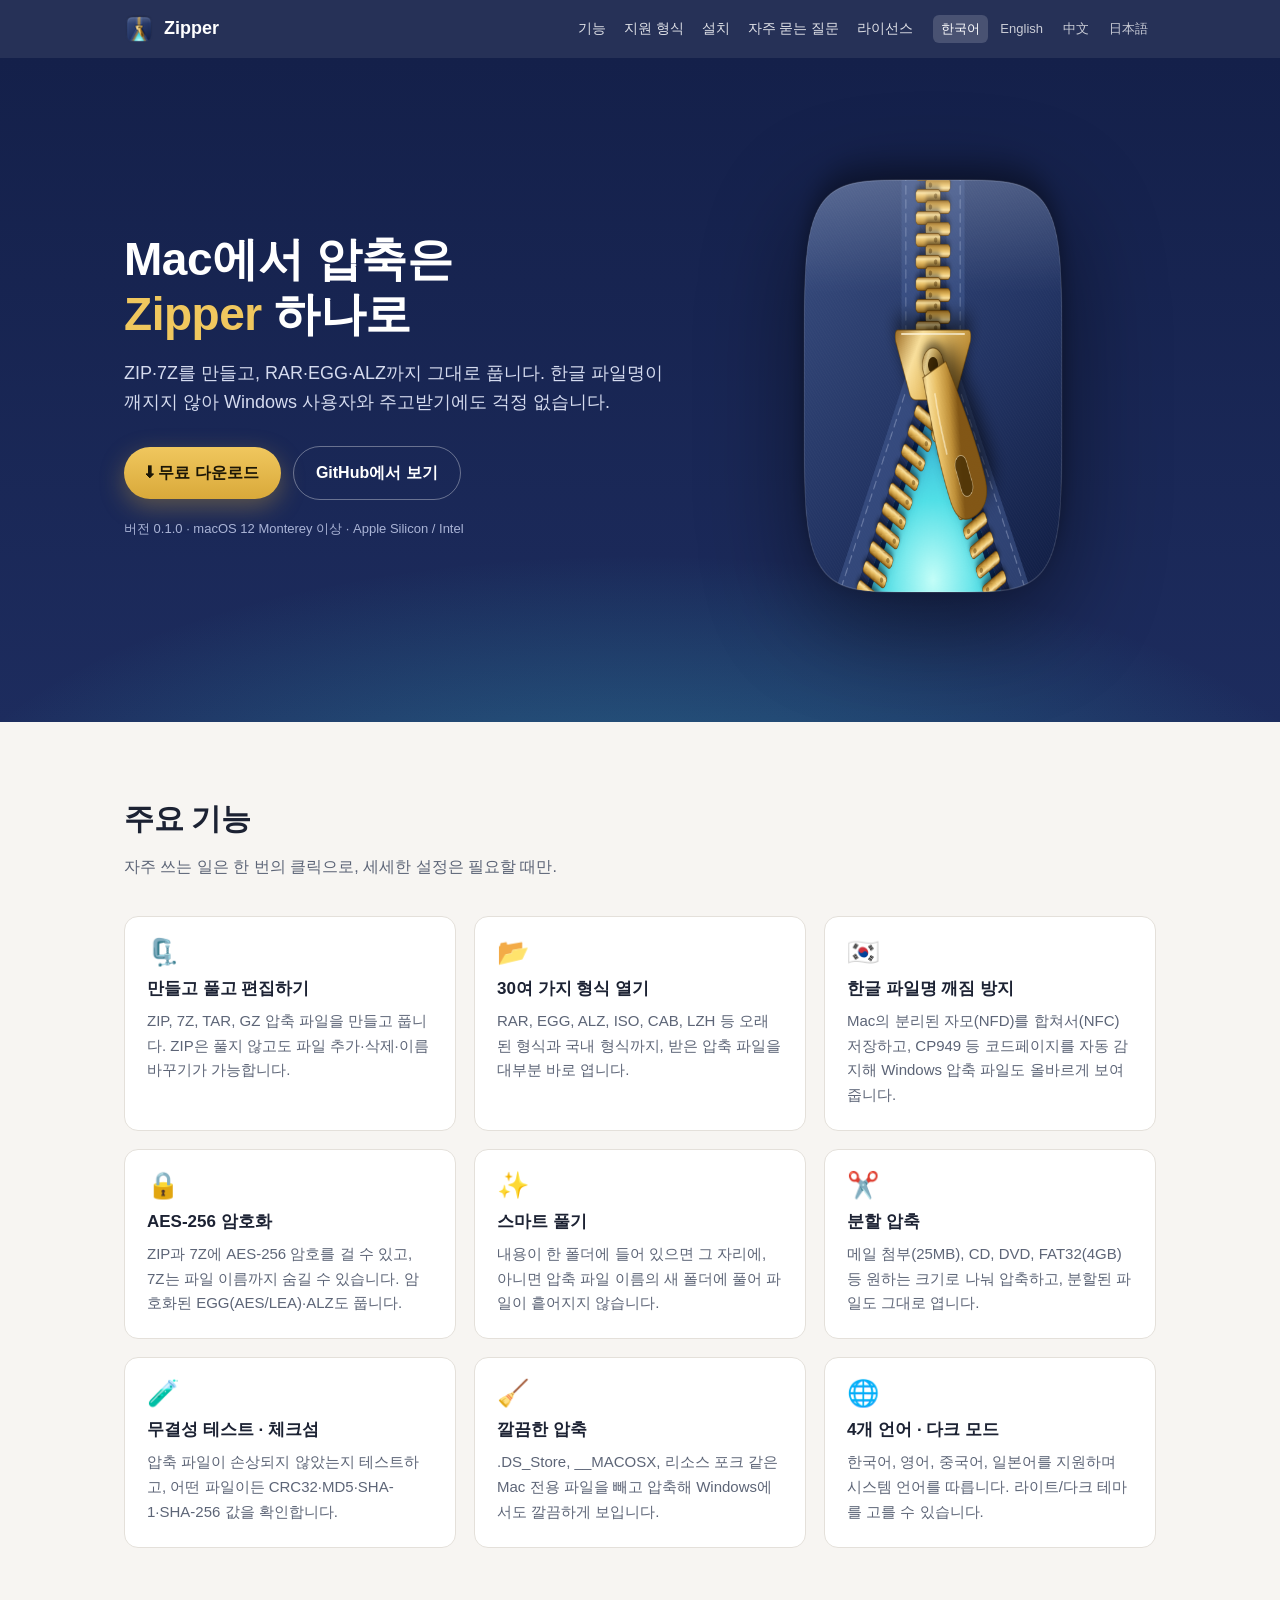
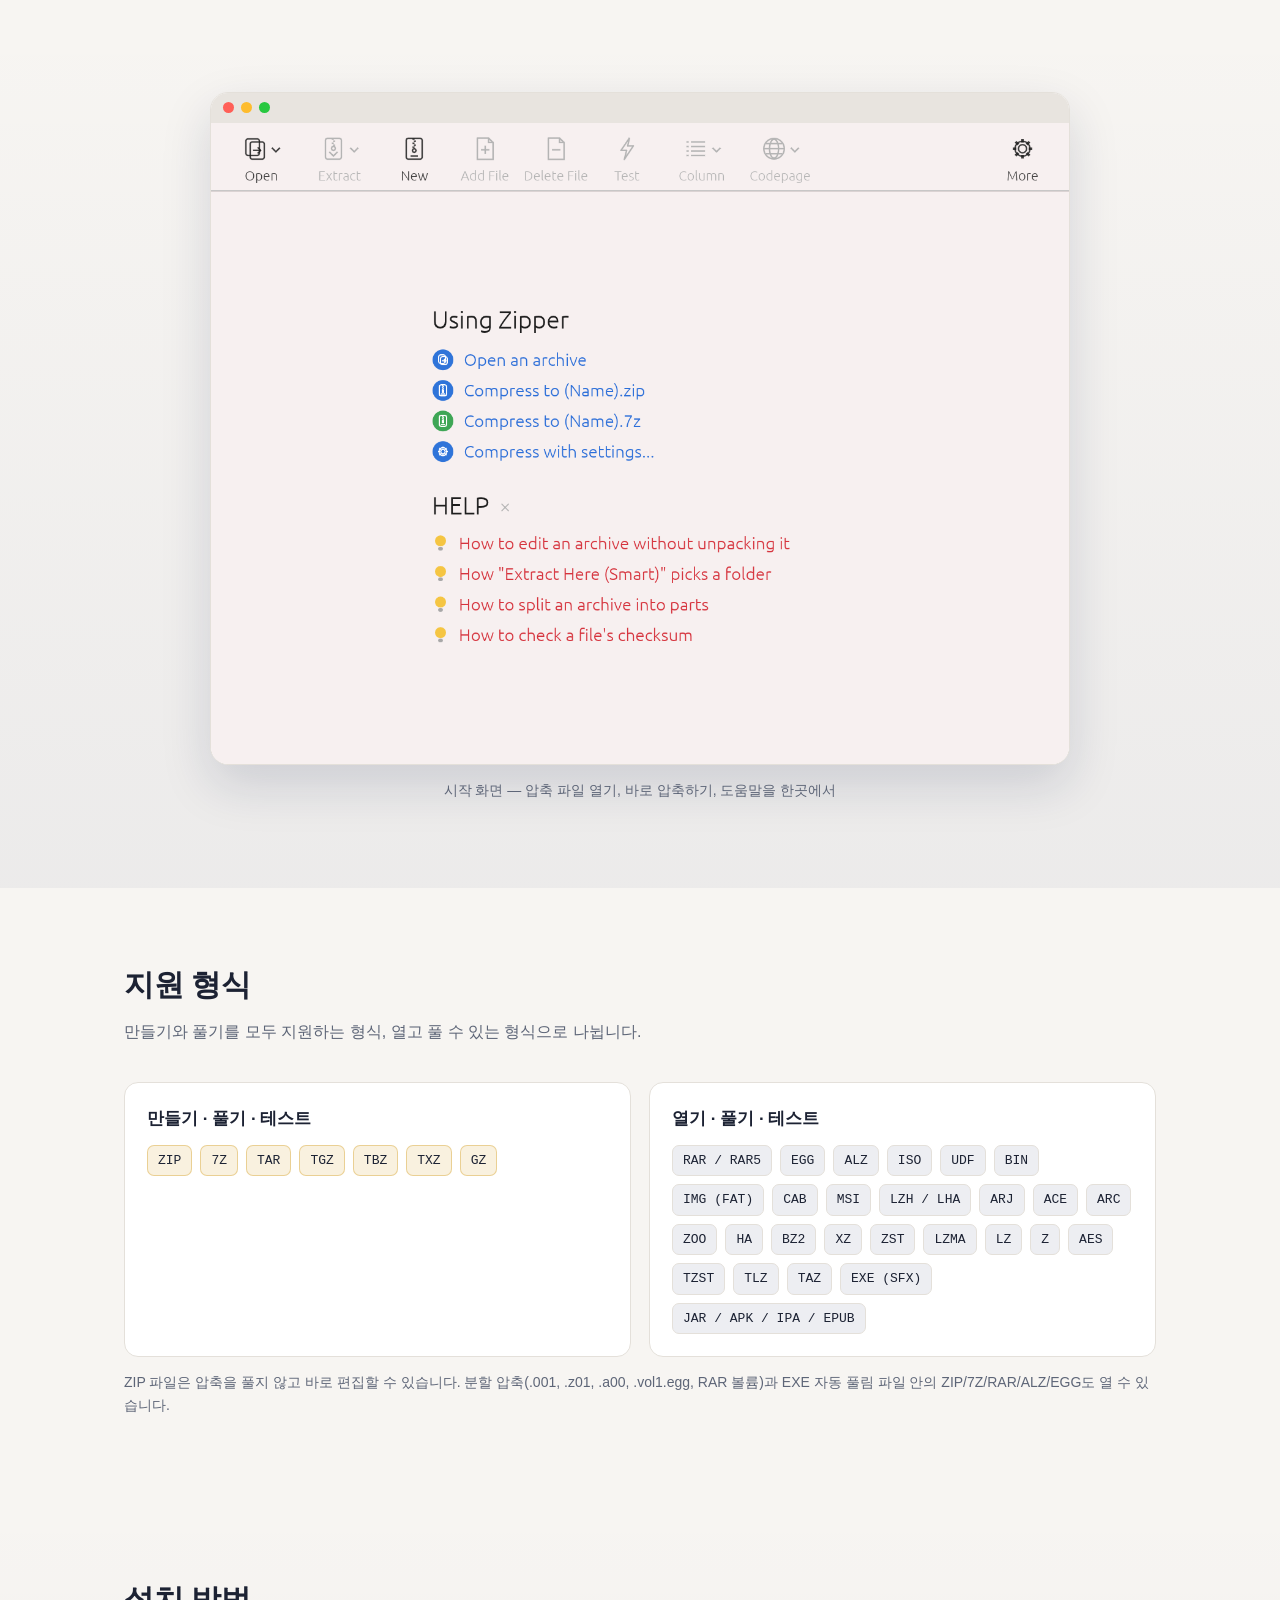
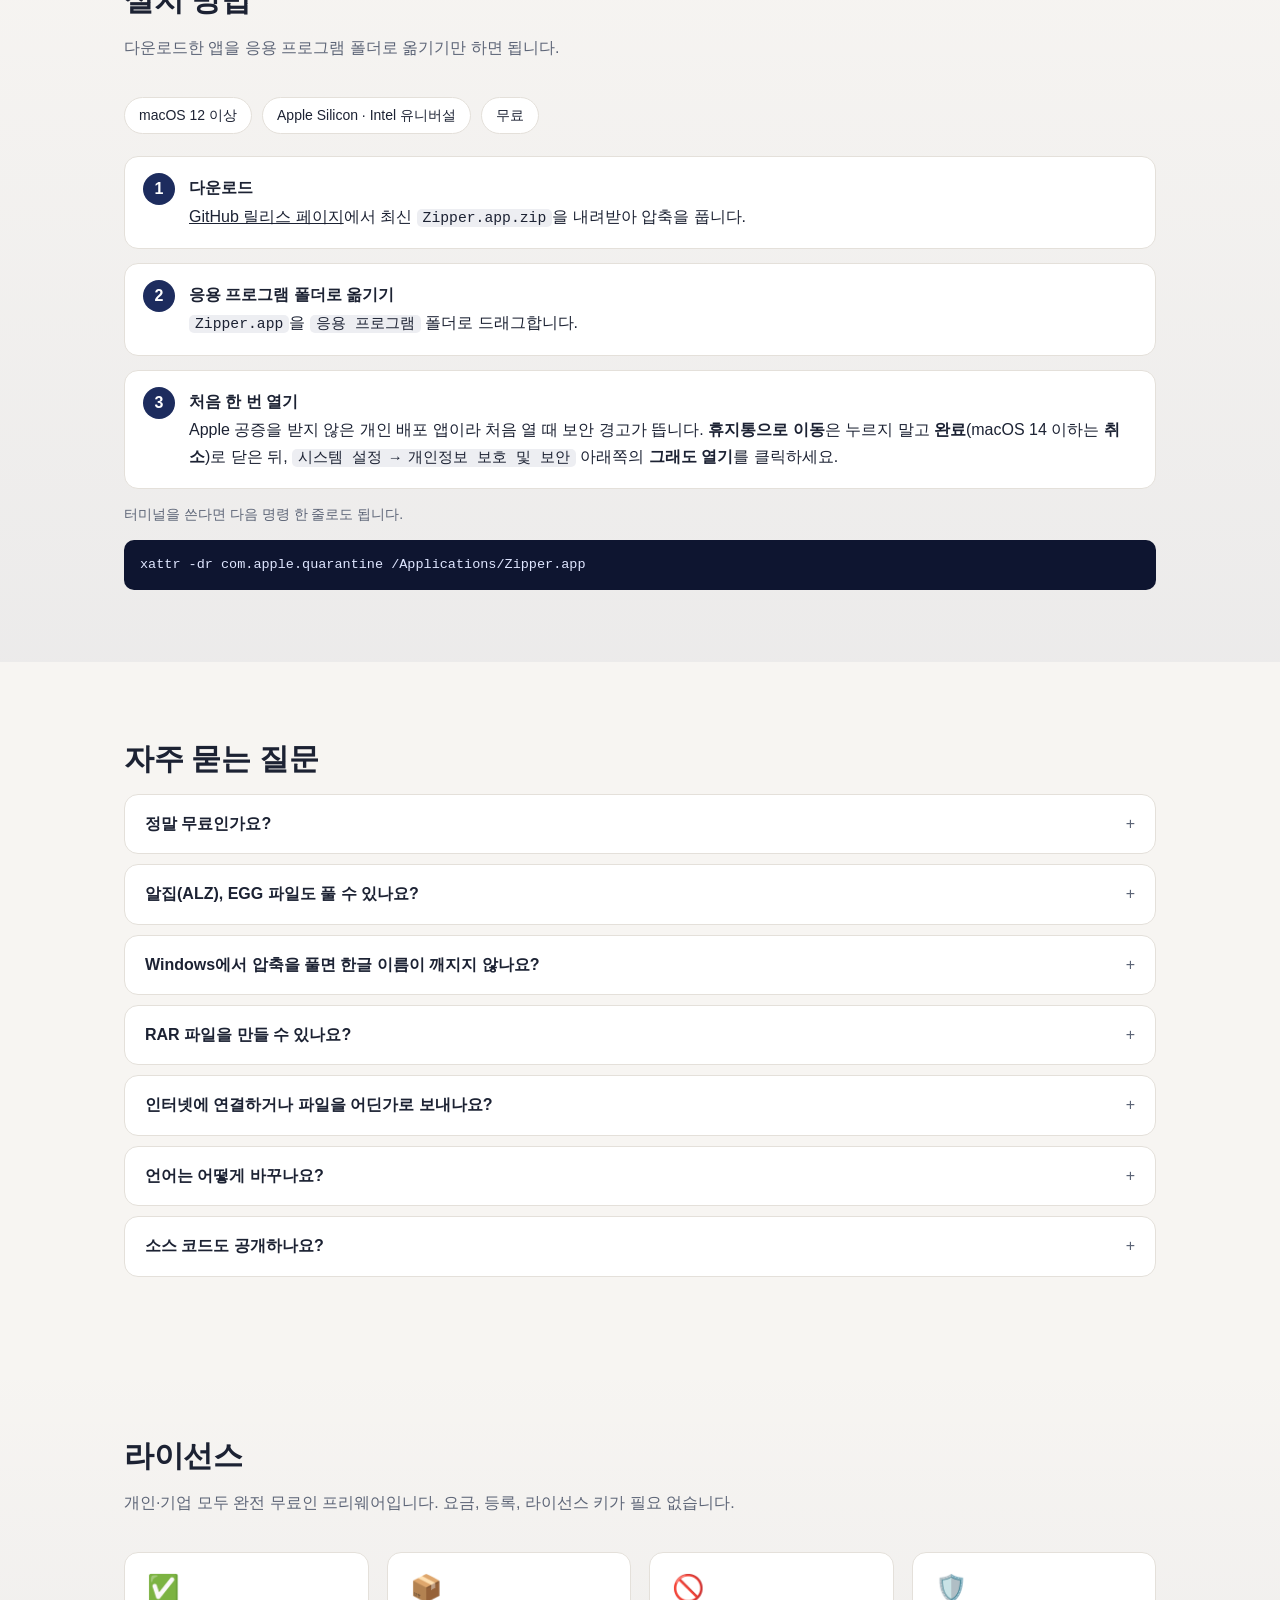
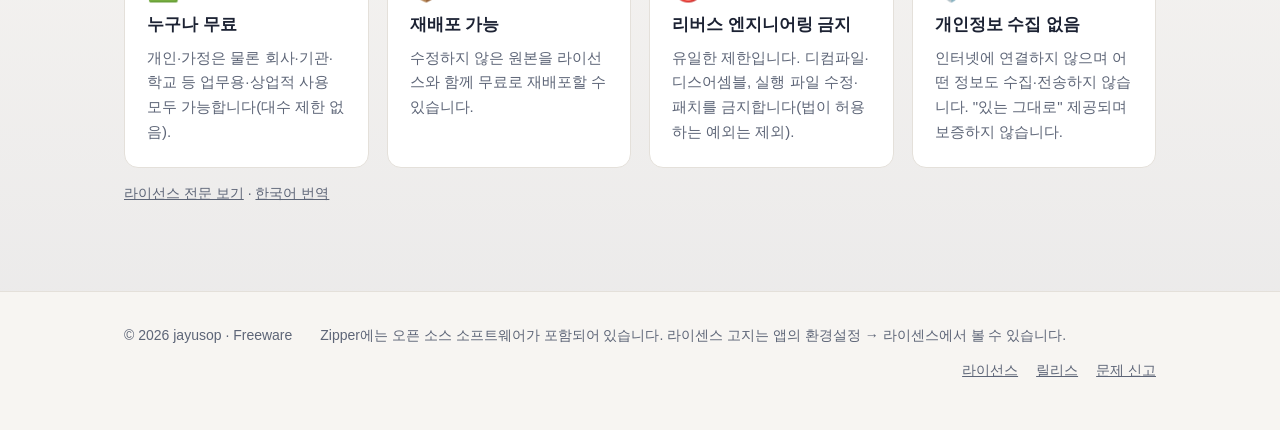
==== docs/index.html @ 2940d372 "Add files via upload" ====
<!DOCTYPE html>
<html lang="ko">
<head>
<meta charset="utf-8">
<meta name="viewport" content="width=device-width, initial-scale=1">
<title>Zipper — Mac용 무료 압축 프로그램 (ZIP·7Z·RAR·EGG·ALZ 지원)</title>
<meta name="description" content="Zipper는 macOS용 무료 압축·해제 프로그램입니다. ZIP, 7Z, TAR를 만들고 RAR, EGG, ALZ, ISO 등 30여 가지 형식을 풉니다. 한글 파일명 깨짐 없이 Windows와 주고받을 수 있습니다.">
<meta name="keywords" content="맥 압축 프로그램, Mac 압축 해제, 알집 맥, EGG 압축 풀기 맥, ALZ 맥, RAR 맥, 7z 맥, 한글 파일명 깨짐, Zipper">
<link rel="canonical" href="https://jayusop.github.io/Zipper/">
<link rel="alternate" hreflang="ko" href="https://jayusop.github.io/Zipper/">
<link rel="alternate" hreflang="en" href="https://jayusop.github.io/Zipper/en/">
<link rel="alternate" hreflang="zh-Hans" href="https://jayusop.github.io/Zipper/zh/">
<link rel="alternate" hreflang="ja" href="https://jayusop.github.io/Zipper/ja/">
<link rel="alternate" hreflang="x-default" href="https://jayusop.github.io/Zipper/">
<meta property="og:type" content="website">
<meta property="og:site_name" content="Zipper">
<meta property="og:title" content="Zipper — Mac용 무료 압축 프로그램 (ZIP·7Z·RAR·EGG·ALZ 지원)">
<meta property="og:description" content="Zipper는 macOS용 무료 압축·해제 프로그램입니다. ZIP, 7Z, TAR를 만들고 RAR, EGG, ALZ, ISO 등 30여 가지 형식을 풉니다. 한글 파일명 깨짐 없이 Windows와 주고받을 수 있습니다.">
<meta property="og:url" content="https://jayusop.github.io/Zipper/">
<meta property="og:image" content="https://jayusop.github.io/Zipper/assets/icon.png">
<meta property="og:locale" content="ko_KR">
<meta name="twitter:card" content="summary">
<meta name="theme-color" content="#14204a">
<link rel="icon" type="image/png" sizes="32x32" href="assets/favicon-32.png">
<link rel="apple-touch-icon" href="assets/apple-touch-icon.png">
<link rel="stylesheet" href="assets/style.css">
<script type="application/ld+json">{"@context": "https://schema.org", "@type": "SoftwareApplication", "name": "Zipper", "operatingSystem": "macOS 12+", "applicationCategory": "UtilitiesApplication", "softwareVersion": "0.1.0", "description": "Zipper는 macOS용 무료 압축·해제 프로그램입니다. ZIP, 7Z, TAR를 만들고 RAR, EGG, ALZ, ISO 등 30여 가지 형식을 풉니다. 한글 파일명 깨짐 없이 Windows와 주고받을 수 있습니다.", "url": "https://jayusop.github.io/Zipper/", "downloadUrl": "https://github.com/jayusop/Zipper/releases/latest", "image": "https://jayusop.github.io/Zipper/assets/icon.png", "inLanguage": "ko", "offers": {"@type": "Offer", "price": "0", "priceCurrency": "USD"}}</script>
<script type="application/ld+json">{"@context": "https://schema.org", "@type": "FAQPage", "mainEntity": [{"@type": "Question", "name": "정말 무료인가요?", "acceptedAnswer": {"@type": "Answer", "text": "네. 개인과 회사 모두 무료로 사용할 수 있습니다."}}, {"@type": "Question", "name": "알집(ALZ), EGG 파일도 풀 수 있나요?", "acceptedAnswer": {"@type": "Answer", "text": "네. 분할된 ALZ(.a00, .a01…), 암호가 걸린 파일, EGG의 AES/LEA 암호화·솔리드·분할 압축도 풉니다. ALZ와 EGG는 만들기는 지원하지 않습니다."}}, {"@type": "Question", "name": "Windows에서 압축을 풀면 한글 이름이 깨지지 않나요?", "acceptedAnswer": {"@type": "Answer", "text": "Zipper는 파일 이름을 Windows가 읽는 방식(NFC, UTF-8 표시)으로 저장하므로 Windows 탐색기에서도 한글 이름이 정상으로 보입니다."}}, {"@type": "Question", "name": "RAR 파일을 만들 수 있나요?", "acceptedAnswer": {"@type": "Answer", "text": "RAR는 열고 풀기만 지원합니다. 만들 때는 ZIP이나 7Z를 사용하세요."}}, {"@type": "Question", "name": "인터넷에 연결하거나 파일을 어딘가로 보내나요?", "acceptedAnswer": {"@type": "Answer", "text": "아니요. 모든 작업은 Mac 안에서만 이루어집니다."}}, {"@type": "Question", "name": "언어는 어떻게 바꾸나요?", "acceptedAnswer": {"@type": "Answer", "text": "기본은 시스템 언어를 따릅니다. 환경설정 → 일반 → 언어에서 바꾸면 바로 적용됩니다."}}, {"@type": "Question", "name": "소스 코드도 공개하나요?", "acceptedAnswer": {"@type": "Answer", "text": "아니요. Zipper는 실행 파일(앱)만 배포하는 프리웨어입니다. 소스 코드는 공개하지 않습니다."}}]}</script>
</head>
<body>
<header class="topbar"><div class="wrap">
  <a class="brand" href="#top"><img src="assets/favicon-32.png" alt="" width="30" height="30">Zipper</a>
  <nav><a href="#features">기능</a><a href="#formats">지원 형식</a><a href="#install">설치</a><a href="#faq">자주 묻는 질문</a><a href="#license">라이선스</a></nav>
  <div class="lang"><a href="" hreflang="ko" aria-current="page">한국어</a><a href="en/" hreflang="en">English</a><a href="zh/" hreflang="zh-Hans">中文</a><a href="ja/" hreflang="ja">日本語</a></div>
</div></header>

<main id="top">
<div class="hero"><div class="wrap">
  <div>
    <h1>Mac에서 압축은<br><span class="accent">Zipper</span> 하나로</h1>
    <p class="lead">ZIP·7Z를 만들고, RAR·EGG·ALZ까지 그대로 풉니다. 한글 파일명이 깨지지 않아 Windows 사용자와 주고받기에도 걱정 없습니다.</p>
    <div class="cta">
      <a class="btn btn-primary" href="https://github.com/jayusop/Zipper/releases/latest">⬇ 무료 다운로드</a>
      <a class="btn btn-ghost" href="https://github.com/jayusop/Zipper">GitHub에서 보기</a>
    </div>
    <div class="meta">버전 0.1.0 · macOS 12 Monterey 이상 · Apple Silicon / Intel</div>
  </div>
  <img class="icon" src="assets/icon.png" alt="Zipper" width="512" height="512">
</div></div>

<section id="features"><div class="wrap">
  <h2>주요 기능</h2>
  <p class="sub">자주 쓰는 일은 한 번의 클릭으로, 세세한 설정은 필요할 때만.</p>
  <div class="grid"><div class="card"><div class="ico">🗜️</div><h3>만들고 풀고 편집하기</h3><p>ZIP, 7Z, TAR, GZ 압축 파일을 만들고 풉니다. ZIP은 풀지 않고도 파일 추가·삭제·이름 바꾸기가 가능합니다.</p></div><div class="card"><div class="ico">📂</div><h3>30여 가지 형식 열기</h3><p>RAR, EGG, ALZ, ISO, CAB, LZH 등 오래된 형식과 국내 형식까지, 받은 압축 파일을 대부분 바로 엽니다.</p></div><div class="card"><div class="ico">🇰🇷</div><h3>한글 파일명 깨짐 방지</h3><p>Mac의 분리된 자모(NFD)를 합쳐서(NFC) 저장하고, CP949 등 코드페이지를 자동 감지해 Windows 압축 파일도 올바르게 보여줍니다.</p></div><div class="card"><div class="ico">🔒</div><h3>AES-256 암호화</h3><p>ZIP과 7Z에 AES-256 암호를 걸 수 있고, 7Z는 파일 이름까지 숨길 수 있습니다. 암호화된 EGG(AES/LEA)·ALZ도 풉니다.</p></div><div class="card"><div class="ico">✨</div><h3>스마트 풀기</h3><p>내용이 한 폴더에 들어 있으면 그 자리에, 아니면 압축 파일 이름의 새 폴더에 풀어 파일이 흩어지지 않습니다.</p></div><div class="card"><div class="ico">✂️</div><h3>분할 압축</h3><p>메일 첨부(25MB), CD, DVD, FAT32(4GB) 등 원하는 크기로 나눠 압축하고, 분할된 파일도 그대로 엽니다.</p></div><div class="card"><div class="ico">🧪</div><h3>무결성 테스트 · 체크섬</h3><p>압축 파일이 손상되지 않았는지 테스트하고, 어떤 파일이든 CRC32·MD5·SHA-1·SHA-256 값을 확인합니다.</p></div><div class="card"><div class="ico">🧹</div><h3>깔끔한 압축</h3><p>.DS_Store, __MACOSX, 리소스 포크 같은 Mac 전용 파일을 빼고 압축해 Windows에서도 깔끔하게 보입니다.</p></div><div class="card"><div class="ico">🌐</div><h3>4개 언어 · 다크 모드</h3><p>한국어, 영어, 중국어, 일본어를 지원하며 시스템 언어를 따릅니다. 라이트/다크 테마를 고를 수 있습니다.</p></div></div>
</div></section>

<section class="alt"><div class="wrap">
  <figure class="shot" style="margin:0 auto"><div class="bar"><i></i><i></i><i></i></div>
    <img src="assets/screenshot-start.png" alt="시작 화면 — 압축 파일 열기, 바로 압축하기, 도움말을 한곳에서" width="1402" height="1048" loading="lazy"></figure>
  <p class="caption">시작 화면 — 압축 파일 열기, 바로 압축하기, 도움말을 한곳에서</p>
</div></section>

<section id="formats"><div class="wrap">
  <h2>지원 형식</h2>
  <p class="sub">만들기와 풀기를 모두 지원하는 형식, 열고 풀 수 있는 형식으로 나뉩니다.</p>
  <div class="formats">
    <div class="card"><h3>만들기 · 풀기 · 테스트</h3><div class="chips"><span class="chip w">ZIP</span><span class="chip w">7Z</span><span class="chip w">TAR</span><span class="chip w">TGZ</span><span class="chip w">TBZ</span><span class="chip w">TXZ</span><span class="chip w">GZ</span></div></div>
    <div class="card"><h3>열기 · 풀기 · 테스트</h3><div class="chips"><span class="chip">RAR / RAR5</span><span class="chip">EGG</span><span class="chip">ALZ</span><span class="chip">ISO</span><span class="chip">UDF</span><span class="chip">BIN</span><span class="chip">IMG (FAT)</span><span class="chip">CAB</span><span class="chip">MSI</span><span class="chip">LZH / LHA</span><span class="chip">ARJ</span><span class="chip">ACE</span><span class="chip">ARC</span><span class="chip">ZOO</span><span class="chip">HA</span><span class="chip">BZ2</span><span class="chip">XZ</span><span class="chip">ZST</span><span class="chip">LZMA</span><span class="chip">LZ</span><span class="chip">Z</span><span class="chip">AES</span><span class="chip">TZST</span><span class="chip">TLZ</span><span class="chip">TAZ</span><span class="chip">EXE (SFX)</span><span class="chip">JAR / APK / IPA / EPUB</span></div></div>
  </div>
  <p class="note">ZIP 파일은 압축을 풀지 않고 바로 편집할 수 있습니다. 분할 압축(.001, .z01, .a00, .vol1.egg, RAR 볼륨)과 EXE 자동 풀림 파일 안의 ZIP/7Z/RAR/ALZ/EGG도 열 수 있습니다.</p>
</div></section>

<section id="install" class="alt"><div class="wrap">
  <h2>설치 방법</h2>
  <p class="sub">다운로드한 앱을 응용 프로그램 폴더로 옮기기만 하면 됩니다.</p>
  <div class="req"><span>macOS 12 이상</span><span>Apple Silicon · Intel 유니버설</span><span>무료</span></div>
  <ol class="steps"><li><strong>다운로드</strong><a href="https://github.com/jayusop/Zipper/releases/latest">GitHub 릴리스 페이지</a>에서 최신 <code>Zipper.app.zip</code>을 내려받아 압축을 풉니다.</li><li><strong>응용 프로그램 폴더로 옮기기</strong><code>Zipper.app</code>을 <code>응용 프로그램</code> 폴더로 드래그합니다.</li><li><strong>처음 한 번 열기</strong>Apple 공증을 받지 않은 개인 배포 앱이라 처음 열 때 보안 경고가 뜹니다. <strong>휴지통으로 이동</strong>은 누르지 말고 <strong>완료</strong>(macOS 14 이하는 <strong>취소</strong>)로 닫은 뒤, <code>시스템 설정 → 개인정보 보호 및 보안</code> 아래쪽의 <strong>그래도 열기</strong>를 클릭하세요.</li></ol>
  <p class="note">터미널을 쓴다면 다음 명령 한 줄로도 됩니다.</p>
  <pre>xattr -dr com.apple.quarantine /Applications/Zipper.app</pre>
</div></section>

<section id="faq"><div class="wrap">
  <h2>자주 묻는 질문</h2>
  <details><summary>정말 무료인가요?</summary><p>네. 개인과 회사 모두 무료로 사용할 수 있습니다.</p></details><details><summary>알집(ALZ), EGG 파일도 풀 수 있나요?</summary><p>네. 분할된 ALZ(.a00, .a01…), 암호가 걸린 파일, EGG의 AES/LEA 암호화·솔리드·분할 압축도 풉니다. ALZ와 EGG는 만들기는 지원하지 않습니다.</p></details><details><summary>Windows에서 압축을 풀면 한글 이름이 깨지지 않나요?</summary><p>Zipper는 파일 이름을 Windows가 읽는 방식(NFC, UTF-8 표시)으로 저장하므로 Windows 탐색기에서도 한글 이름이 정상으로 보입니다.</p></details><details><summary>RAR 파일을 만들 수 있나요?</summary><p>RAR는 열고 풀기만 지원합니다. 만들 때는 ZIP이나 7Z를 사용하세요.</p></details><details><summary>인터넷에 연결하거나 파일을 어딘가로 보내나요?</summary><p>아니요. 모든 작업은 Mac 안에서만 이루어집니다.</p></details><details><summary>언어는 어떻게 바꾸나요?</summary><p>기본은 시스템 언어를 따릅니다. 환경설정 → 일반 → 언어에서 바꾸면 바로 적용됩니다.</p></details><details><summary>소스 코드도 공개하나요?</summary><p>아니요. Zipper는 실행 파일(앱)만 배포하는 프리웨어입니다. 소스 코드는 공개하지 않습니다.</p></details>
</div></section>
<section id="license" class="alt"><div class="wrap">
  <h2>라이선스</h2>
  <p class="sub">개인·기업 모두 완전 무료인 프리웨어입니다. 요금, 등록, 라이선스 키가 필요 없습니다.</p>
  <div class="grid grid-4"><div class="card"><div class="ico">✅</div><h3>누구나 무료</h3><p>개인·가정은 물론 회사·기관·학교 등 업무용·상업적 사용 모두 가능합니다(대수 제한 없음).</p></div><div class="card"><div class="ico">📦</div><h3>재배포 가능</h3><p>수정하지 않은 원본을 라이선스와 함께 무료로 재배포할 수 있습니다.</p></div><div class="card"><div class="ico">🚫</div><h3>리버스 엔지니어링 금지</h3><p>유일한 제한입니다. 디컴파일·디스어셈블, 실행 파일 수정·패치를 금지합니다(법이 허용하는 예외는 제외).</p></div><div class="card"><div class="ico">🛡️</div><h3>개인정보 수집 없음</h3><p>인터넷에 연결하지 않으며 어떤 정보도 수집·전송하지 않습니다. &quot;있는 그대로&quot; 제공되며 보증하지 않습니다.</p></div></div>
  <p class="note"><a href="https://github.com/jayusop/Zipper/blob/main/LICENSE">라이선스 전문 보기</a> · <a href="https://github.com/jayusop/Zipper/blob/main/LICENSE.ko.md">한국어 번역</a></p>
</div></section>
</main>

<footer><div class="wrap">
  <span>© 2026 jayusop · Freeware</span>
  <span>Zipper에는 오픈 소스 소프트웨어가 포함되어 있습니다. 라이센스 고지는 앱의 환경설정 → 라이센스에서 볼 수 있습니다.</span>
  <span class="right"><a href="https://github.com/jayusop/Zipper/blob/main/LICENSE">라이선스</a><a href="https://github.com/jayusop/Zipper/releases">릴리스</a><a href="https://github.com/jayusop/Zipper/issues">문제 신고</a></span>
</div></footer>
</body>
</html>
---- docs/assets/style.css ----
:root{
  --navy:#1d2c5e; --navy-2:#14204a; --gold:#d9a93a; --gold-2:#f0c75e; --teal:#3fd6e0;
  --bg:#f7f5f2; --card:#ffffff; --text:#1c2233; --muted:#5d6577; --line:#e4e0da;
  --radius:14px;
}
@media (prefers-color-scheme: dark){
  :root{ --bg:#0f1426; --card:#171e36; --text:#e9ecf5; --muted:#a3abc2; --line:#27304f; }
}
*{box-sizing:border-box}
html{scroll-behavior:smooth}
body{margin:0;font-family:-apple-system,BlinkMacSystemFont,"Apple SD Gothic Neo","Pretendard","Noto Sans KR","PingFang SC","Hiragino Sans","Segoe UI",sans-serif;
  background:var(--bg);color:var(--text);line-height:1.65;-webkit-font-smoothing:antialiased}
a{color:inherit}
.wrap{max-width:1080px;margin:0 auto;padding:0 24px}

/* top bar */
.topbar{position:sticky;top:0;z-index:10;background:rgba(20,32,74,.92);backdrop-filter:saturate(1.4) blur(10px);color:#fff}
.topbar .wrap{display:flex;align-items:center;gap:20px;height:58px}
.brand{display:flex;align-items:center;gap:10px;font-weight:700;font-size:18px;text-decoration:none}
.brand img{width:30px;height:30px}
.topbar nav{display:flex;gap:18px;margin-left:auto;font-size:14px}
.topbar nav a{text-decoration:none;opacity:.85}
.topbar nav a:hover{opacity:1}
.lang{display:flex;gap:4px;font-size:13px}
.lang a{text-decoration:none;padding:3px 8px;border-radius:6px;opacity:.75}
.lang a[aria-current]{background:rgba(255,255,255,.16);opacity:1}
@media (max-width:760px){.topbar nav{display:none}.lang{margin-left:auto}}

/* hero */
.hero{background:radial-gradient(1200px 500px at 50% 120%,rgba(63,214,224,.35),transparent 60%),linear-gradient(180deg,var(--navy-2),var(--navy));color:#fff;overflow:hidden}
.hero .wrap{display:grid;grid-template-columns:1.1fr .9fr;gap:40px;align-items:center;padding-top:72px;padding-bottom:80px}
.hero h1{font-size:46px;line-height:1.2;margin:0 0 16px;letter-spacing:-.01em}
.hero h1 .accent{color:var(--gold-2)}
.hero p.lead{font-size:18px;color:#d5dbef;margin:0 0 28px;max-width:34em}
.hero .icon{justify-self:center;width:min(320px,80%);filter:drop-shadow(0 30px 50px rgba(0,0,0,.45))}
.cta{display:flex;flex-wrap:wrap;gap:12px;align-items:center}
.btn{display:inline-flex;align-items:center;gap:8px;padding:13px 22px;border-radius:999px;font-weight:700;text-decoration:none;font-size:16px}
.btn-primary{background:linear-gradient(180deg,var(--gold-2),var(--gold));color:#1b1606;box-shadow:0 8px 24px rgba(217,169,58,.35)}
.btn-primary:hover{filter:brightness(1.05)}
.btn-ghost{border:1px solid rgba(255,255,255,.35);color:#fff}
.btn-ghost:hover{background:rgba(255,255,255,.08)}
.meta{margin-top:18px;font-size:13px;color:#aab4d6}
@media (max-width:860px){.hero .wrap{grid-template-columns:1fr;text-align:center;padding-top:48px}.hero .icon{grid-row:1;width:180px}.cta{justify-content:center}.hero h1{font-size:34px}.hero p.lead{margin-left:auto;margin-right:auto}}

/* sections */
section{padding:72px 0}
section h2{font-size:30px;margin:0 0 10px;letter-spacing:-.01em}
section .sub{color:var(--muted);margin:0 0 36px;max-width:46em}
.grid{display:grid;grid-template-columns:repeat(3,1fr);gap:18px}
@media (max-width:900px){.grid{grid-template-columns:repeat(2,1fr)}}
@media (max-width:600px){.grid{grid-template-columns:1fr}}
.card{background:var(--card);border:1px solid var(--line);border-radius:var(--radius);padding:22px}
.card .ico{font-size:26px;line-height:1;margin-bottom:10px}
.card h3{margin:0 0 6px;font-size:17px}
.card p{margin:0;color:var(--muted);font-size:15px}

.shot{background:var(--card);border:1px solid var(--line);border-radius:18px;overflow:hidden;box-shadow:0 20px 50px rgba(20,32,74,.15);max-width:860px;margin:0 auto}
.shot .bar{height:30px;background:#e8e4df;display:flex;align-items:center;gap:7px;padding:0 12px}
.shot .bar i{width:11px;height:11px;border-radius:50%;display:block}
.shot .bar i:nth-child(1){background:#ff5f57}.shot .bar i:nth-child(2){background:#febc2e}.shot .bar i:nth-child(3){background:#28c840}
.shot img{display:block;width:100%;height:auto}
.caption{text-align:center;color:var(--muted);font-size:14px;margin-top:14px}

/* formats */
.formats{display:grid;grid-template-columns:1fr 1fr;gap:18px}
@media (max-width:760px){.formats{grid-template-columns:1fr}}
.chips{display:flex;flex-wrap:wrap;gap:8px;margin-top:12px}
.chip{font-family:ui-monospace,SFMono-Regular,Menlo,monospace;font-size:13px;padding:4px 10px;border-radius:7px;background:rgba(29,44,94,.08);border:1px solid var(--line)}
.chip.w{background:rgba(217,169,58,.16);border-color:rgba(217,169,58,.45)}
.note{font-size:14px;color:var(--muted);margin-top:14px}

/* steps */
ol.steps{counter-reset:s;list-style:none;padding:0;margin:0;display:grid;gap:14px}
ol.steps li{counter-increment:s;background:var(--card);border:1px solid var(--line);border-radius:var(--radius);padding:18px 20px 18px 64px;position:relative}
ol.steps li::before{content:counter(s);position:absolute;left:18px;top:16px;width:32px;height:32px;border-radius:50%;background:var(--navy);color:#fff;font-weight:700;display:grid;place-items:center}
ol.steps li > strong:first-child{display:block;margin-bottom:2px}
code,pre{font-family:ui-monospace,SFMono-Regular,Menlo,monospace}
code{font-size:.92em;background:rgba(29,44,94,.08);padding:1px 6px;border-radius:5px}
pre{background:#0e1530;color:#dfe6ff;padding:14px 16px;border-radius:10px;overflow:auto;font-size:13.5px;margin:10px 0 0}
.req{display:flex;flex-wrap:wrap;gap:10px;margin-bottom:22px}
.req span{background:var(--card);border:1px solid var(--line);border-radius:999px;padding:6px 14px;font-size:14px}

/* faq */
details{background:var(--card);border:1px solid var(--line);border-radius:var(--radius);padding:16px 20px;margin-bottom:10px}
details summary{cursor:pointer;font-weight:700;list-style:none}
details summary::-webkit-details-marker{display:none}
details summary::after{content:"+";float:right;color:var(--muted);font-weight:400}
details[open] summary::after{content:"–"}
details p{margin:10px 0 0;color:var(--muted)}

.alt{background:linear-gradient(180deg,transparent,rgba(29,44,94,.05))}
footer{border-top:1px solid var(--line);padding:32px 0 48px;color:var(--muted);font-size:14px}
footer .wrap{display:flex;flex-wrap:wrap;gap:12px 28px;align-items:center}
footer .right{margin-left:auto;display:flex;gap:18px}
.grid-4{grid-template-columns:repeat(4,1fr)}@media (max-width:900px){.grid-4{grid-template-columns:repeat(2,1fr)}}@media (max-width:600px){.grid-4{grid-template-columns:1fr}}
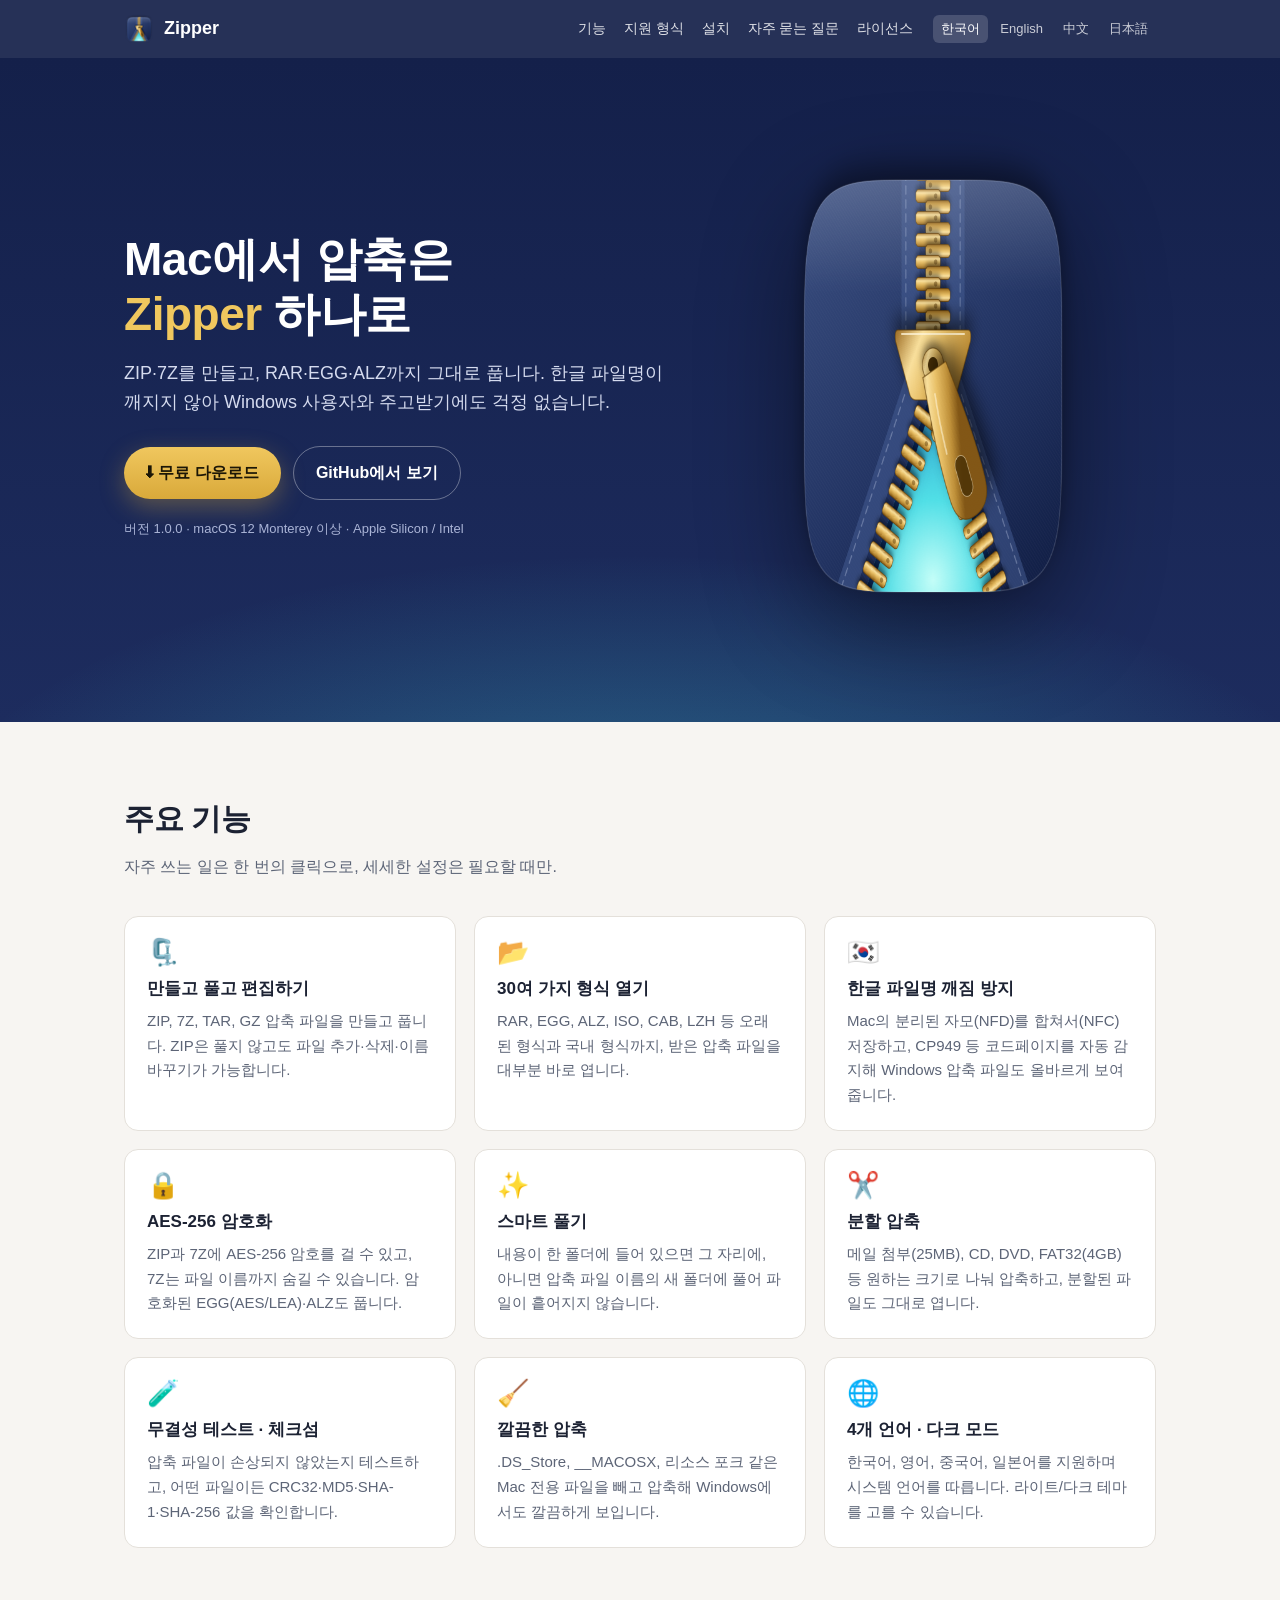
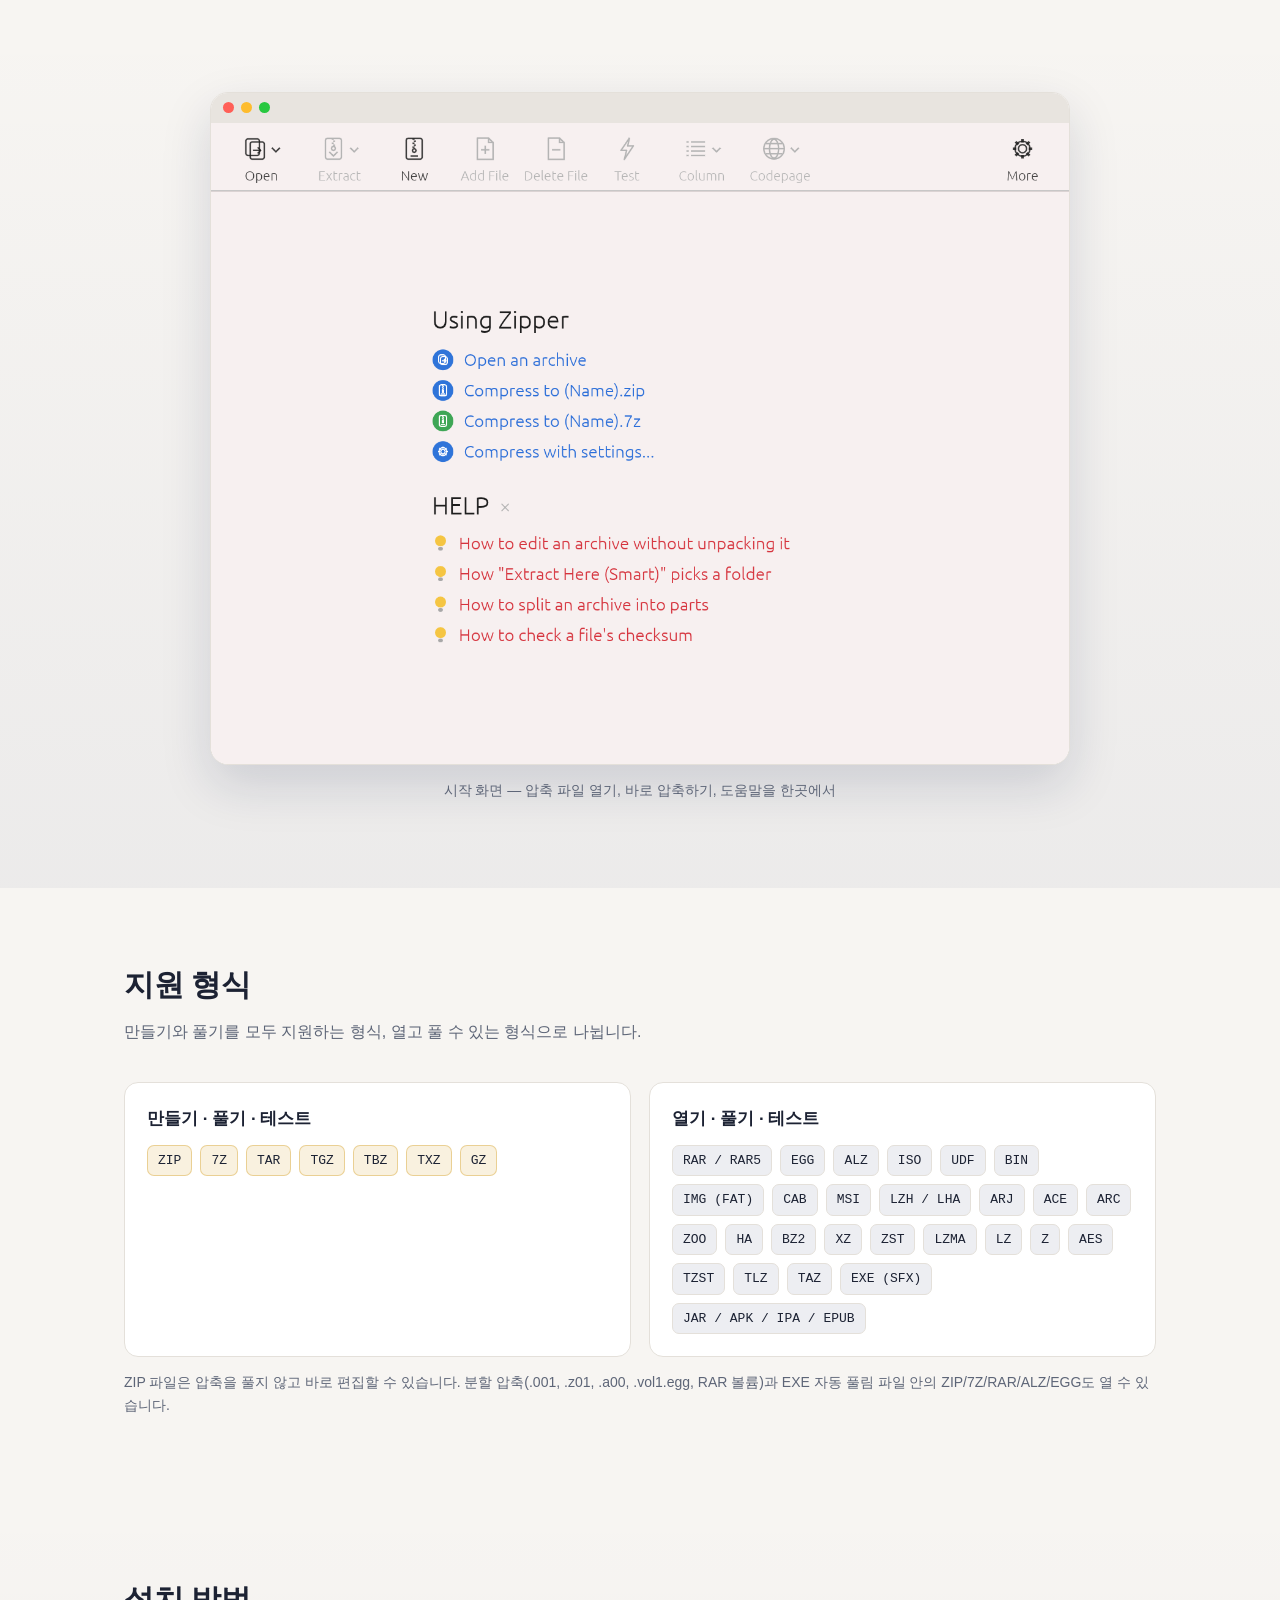
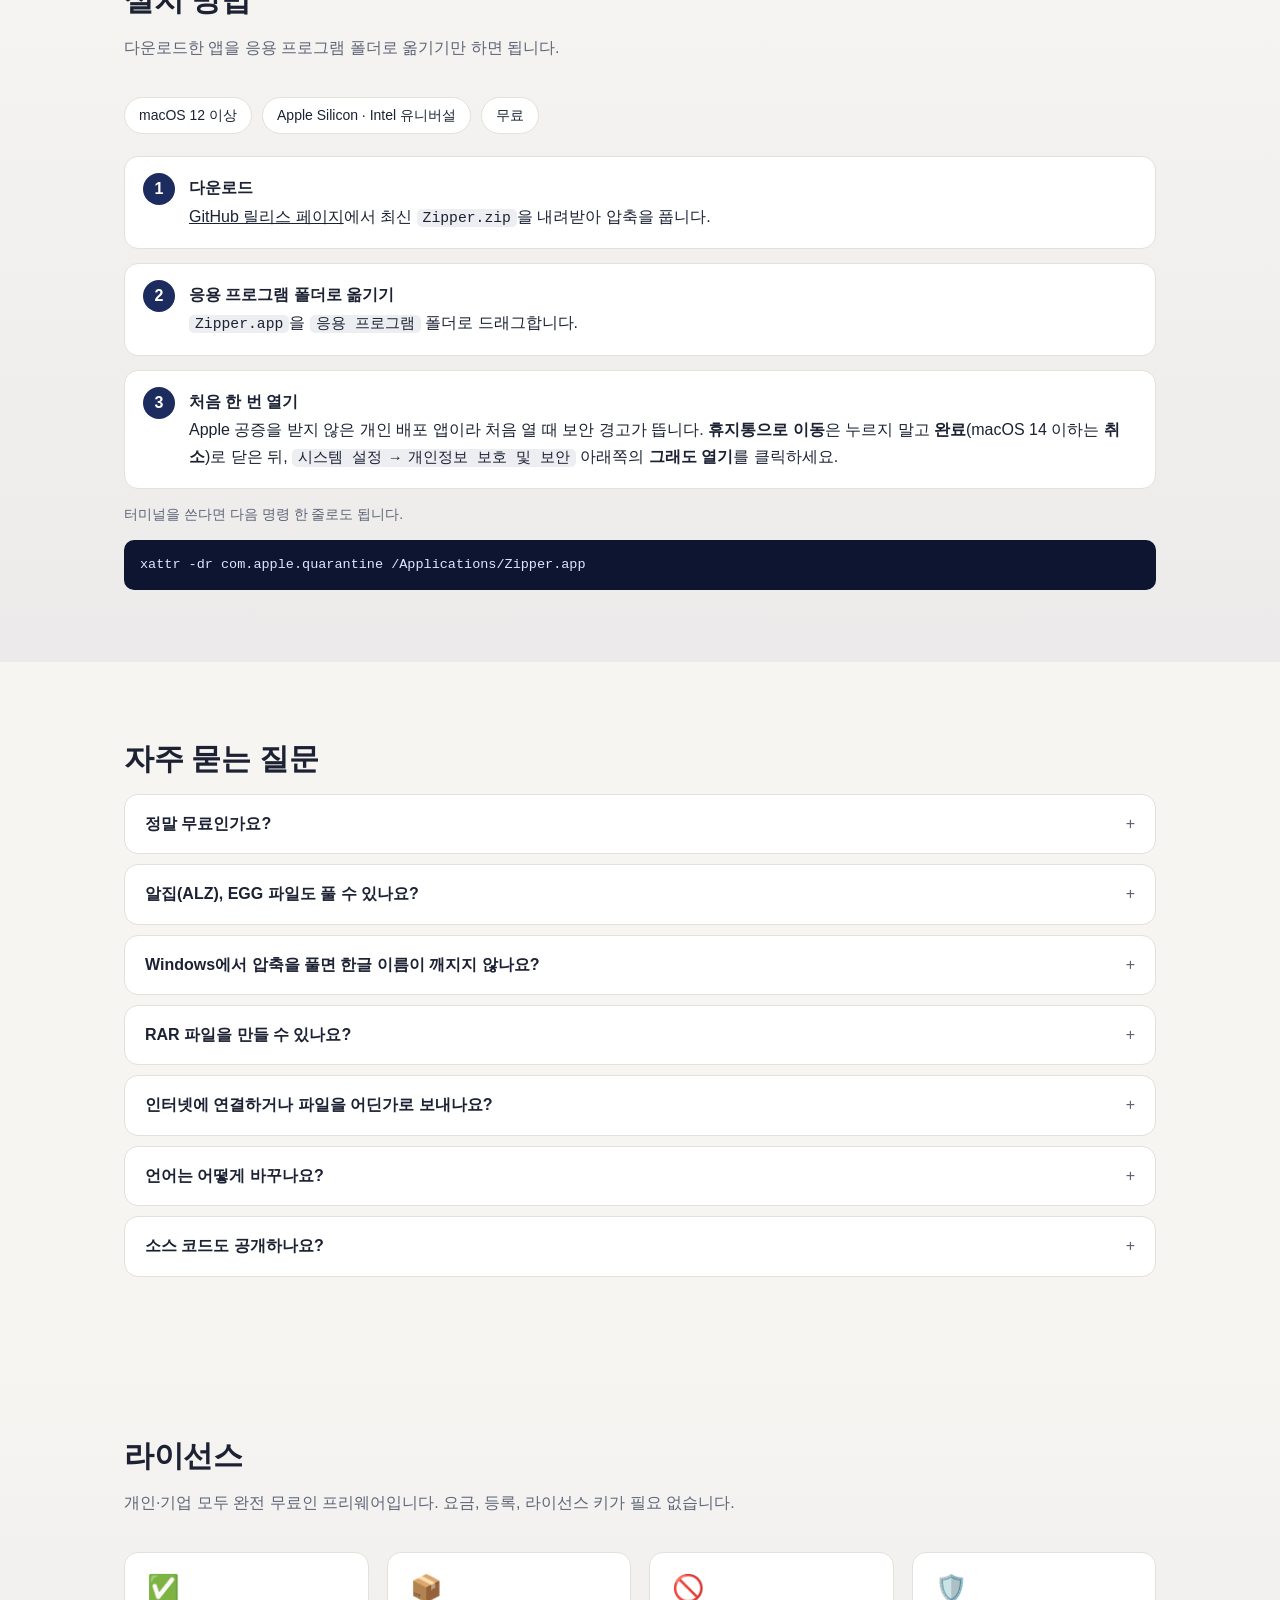
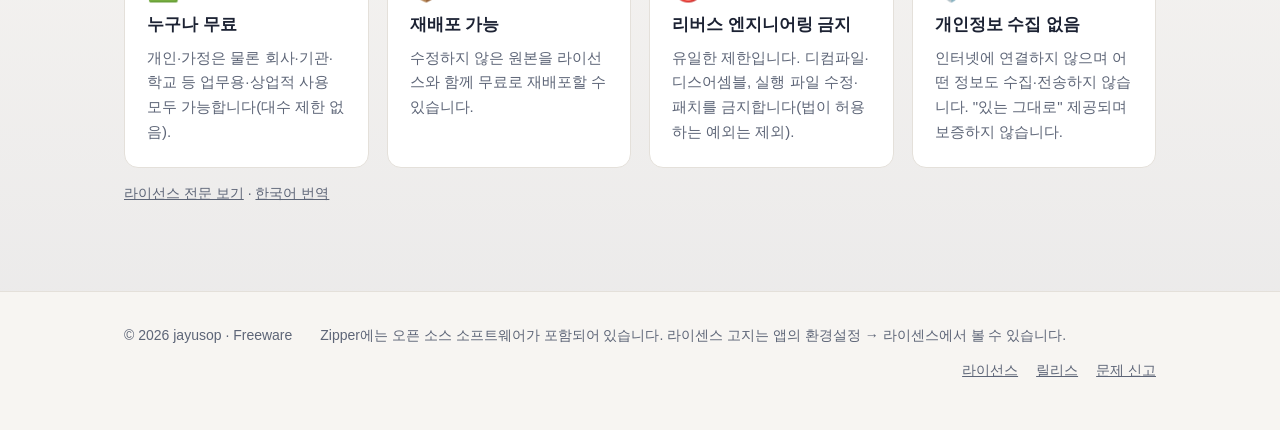
==== commit 963c5f55: "Update version from 0.1.0 to 1.0.0 in index.html" ====
--- a/docs/index.html
+++ b/docs/index.html
@@ -24,7 +24,7 @@
 <link rel="icon" type="image/png" sizes="32x32" href="assets/favicon-32.png">
 <link rel="apple-touch-icon" href="assets/apple-touch-icon.png">
 <link rel="stylesheet" href="assets/style.css">
-<script type="application/ld+json">{"@context": "https://schema.org", "@type": "SoftwareApplication", "name": "Zipper", "operatingSystem": "macOS 12+", "applicationCategory": "UtilitiesApplication", "softwareVersion": "0.1.0", "description": "Zipper는 macOS용 무료 압축·해제 프로그램입니다. ZIP, 7Z, TAR를 만들고 RAR, EGG, ALZ, ISO 등 30여 가지 형식을 풉니다. 한글 파일명 깨짐 없이 Windows와 주고받을 수 있습니다.", "url": "https://jayusop.github.io/Zipper/", "downloadUrl": "https://github.com/jayusop/Zipper/releases/latest", "image": "https://jayusop.github.io/Zipper/assets/icon.png", "inLanguage": "ko", "offers": {"@type": "Offer", "price": "0", "priceCurrency": "USD"}}</script>
+<script type="application/ld+json">{"@context": "https://schema.org", "@type": "SoftwareApplication", "name": "Zipper", "operatingSystem": "macOS 12+", "applicationCategory": "UtilitiesApplication", "softwareVersion": "1.0.0", "description": "Zipper는 macOS용 무료 압축·해제 프로그램입니다. ZIP, 7Z, TAR를 만들고 RAR, EGG, ALZ, ISO 등 30여 가지 형식을 풉니다. 한글 파일명 깨짐 없이 Windows와 주고받을 수 있습니다.", "url": "https://jayusop.github.io/Zipper/", "downloadUrl": "https://github.com/jayusop/Zipper/releases/latest", "image": "https://jayusop.github.io/Zipper/assets/icon.png", "inLanguage": "ko", "offers": {"@type": "Offer", "price": "0", "priceCurrency": "USD"}}</script>
 <script type="application/ld+json">{"@context": "https://schema.org", "@type": "FAQPage", "mainEntity": [{"@type": "Question", "name": "정말 무료인가요?", "acceptedAnswer": {"@type": "Answer", "text": "네. 개인과 회사 모두 무료로 사용할 수 있습니다."}}, {"@type": "Question", "name": "알집(ALZ), EGG 파일도 풀 수 있나요?", "acceptedAnswer": {"@type": "Answer", "text": "네. 분할된 ALZ(.a00, .a01…), 암호가 걸린 파일, EGG의 AES/LEA 암호화·솔리드·분할 압축도 풉니다. ALZ와 EGG는 만들기는 지원하지 않습니다."}}, {"@type": "Question", "name": "Windows에서 압축을 풀면 한글 이름이 깨지지 않나요?", "acceptedAnswer": {"@type": "Answer", "text": "Zipper는 파일 이름을 Windows가 읽는 방식(NFC, UTF-8 표시)으로 저장하므로 Windows 탐색기에서도 한글 이름이 정상으로 보입니다."}}, {"@type": "Question", "name": "RAR 파일을 만들 수 있나요?", "acceptedAnswer": {"@type": "Answer", "text": "RAR는 열고 풀기만 지원합니다. 만들 때는 ZIP이나 7Z를 사용하세요."}}, {"@type": "Question", "name": "인터넷에 연결하거나 파일을 어딘가로 보내나요?", "acceptedAnswer": {"@type": "Answer", "text": "아니요. 모든 작업은 Mac 안에서만 이루어집니다."}}, {"@type": "Question", "name": "언어는 어떻게 바꾸나요?", "acceptedAnswer": {"@type": "Answer", "text": "기본은 시스템 언어를 따릅니다. 환경설정 → 일반 → 언어에서 바꾸면 바로 적용됩니다."}}, {"@type": "Question", "name": "소스 코드도 공개하나요?", "acceptedAnswer": {"@type": "Answer", "text": "아니요. Zipper는 실행 파일(앱)만 배포하는 프리웨어입니다. 소스 코드는 공개하지 않습니다."}}]}</script>
 </head>
 <body>
@@ -43,7 +43,7 @@
       <a class="btn btn-primary" href="https://github.com/jayusop/Zipper/releases/latest">⬇ 무료 다운로드</a>
       <a class="btn btn-ghost" href="https://github.com/jayusop/Zipper">GitHub에서 보기</a>
     </div>
-    <div class="meta">버전 0.1.0 · macOS 12 Monterey 이상 · Apple Silicon / Intel</div>
+    <div class="meta">버전 1.0.0 · macOS 12 Monterey 이상 · Apple Silicon / Intel</div>
   </div>
   <img class="icon" src="assets/icon.png" alt="Zipper" width="512" height="512">
 </div></div>
@@ -74,7 +74,7 @@
   <h2>설치 방법</h2>
   <p class="sub">다운로드한 앱을 응용 프로그램 폴더로 옮기기만 하면 됩니다.</p>
   <div class="req"><span>macOS 12 이상</span><span>Apple Silicon · Intel 유니버설</span><span>무료</span></div>
-  <ol class="steps"><li><strong>다운로드</strong><a href="https://github.com/jayusop/Zipper/releases/latest">GitHub 릴리스 페이지</a>에서 최신 <code>Zipper.app.zip</code>을 내려받아 압축을 풉니다.</li><li><strong>응용 프로그램 폴더로 옮기기</strong><code>Zipper.app</code>을 <code>응용 프로그램</code> 폴더로 드래그합니다.</li><li><strong>처음 한 번 열기</strong>Apple 공증을 받지 않은 개인 배포 앱이라 처음 열 때 보안 경고가 뜹니다. <strong>휴지통으로 이동</strong>은 누르지 말고 <strong>완료</strong>(macOS 14 이하는 <strong>취소</strong>)로 닫은 뒤, <code>시스템 설정 → 개인정보 보호 및 보안</code> 아래쪽의 <strong>그래도 열기</strong>를 클릭하세요.</li></ol>
+  <ol class="steps"><li><strong>다운로드</strong><a href="https://github.com/jayusop/Zipper/releases/latest">GitHub 릴리스 페이지</a>에서 최신 <code>Zipper.zip</code>을 내려받아 압축을 풉니다.</li><li><strong>응용 프로그램 폴더로 옮기기</strong><code>Zipper.app</code>을 <code>응용 프로그램</code> 폴더로 드래그합니다.</li><li><strong>처음 한 번 열기</strong>Apple 공증을 받지 않은 개인 배포 앱이라 처음 열 때 보안 경고가 뜹니다. <strong>휴지통으로 이동</strong>은 누르지 말고 <strong>완료</strong>(macOS 14 이하는 <strong>취소</strong>)로 닫은 뒤, <code>시스템 설정 → 개인정보 보호 및 보안</code> 아래쪽의 <strong>그래도 열기</strong>를 클릭하세요.</li></ol>
   <p class="note">터미널을 쓴다면 다음 명령 한 줄로도 됩니다.</p>
   <pre>xattr -dr com.apple.quarantine /Applications/Zipper.app</pre>
 </div></section>
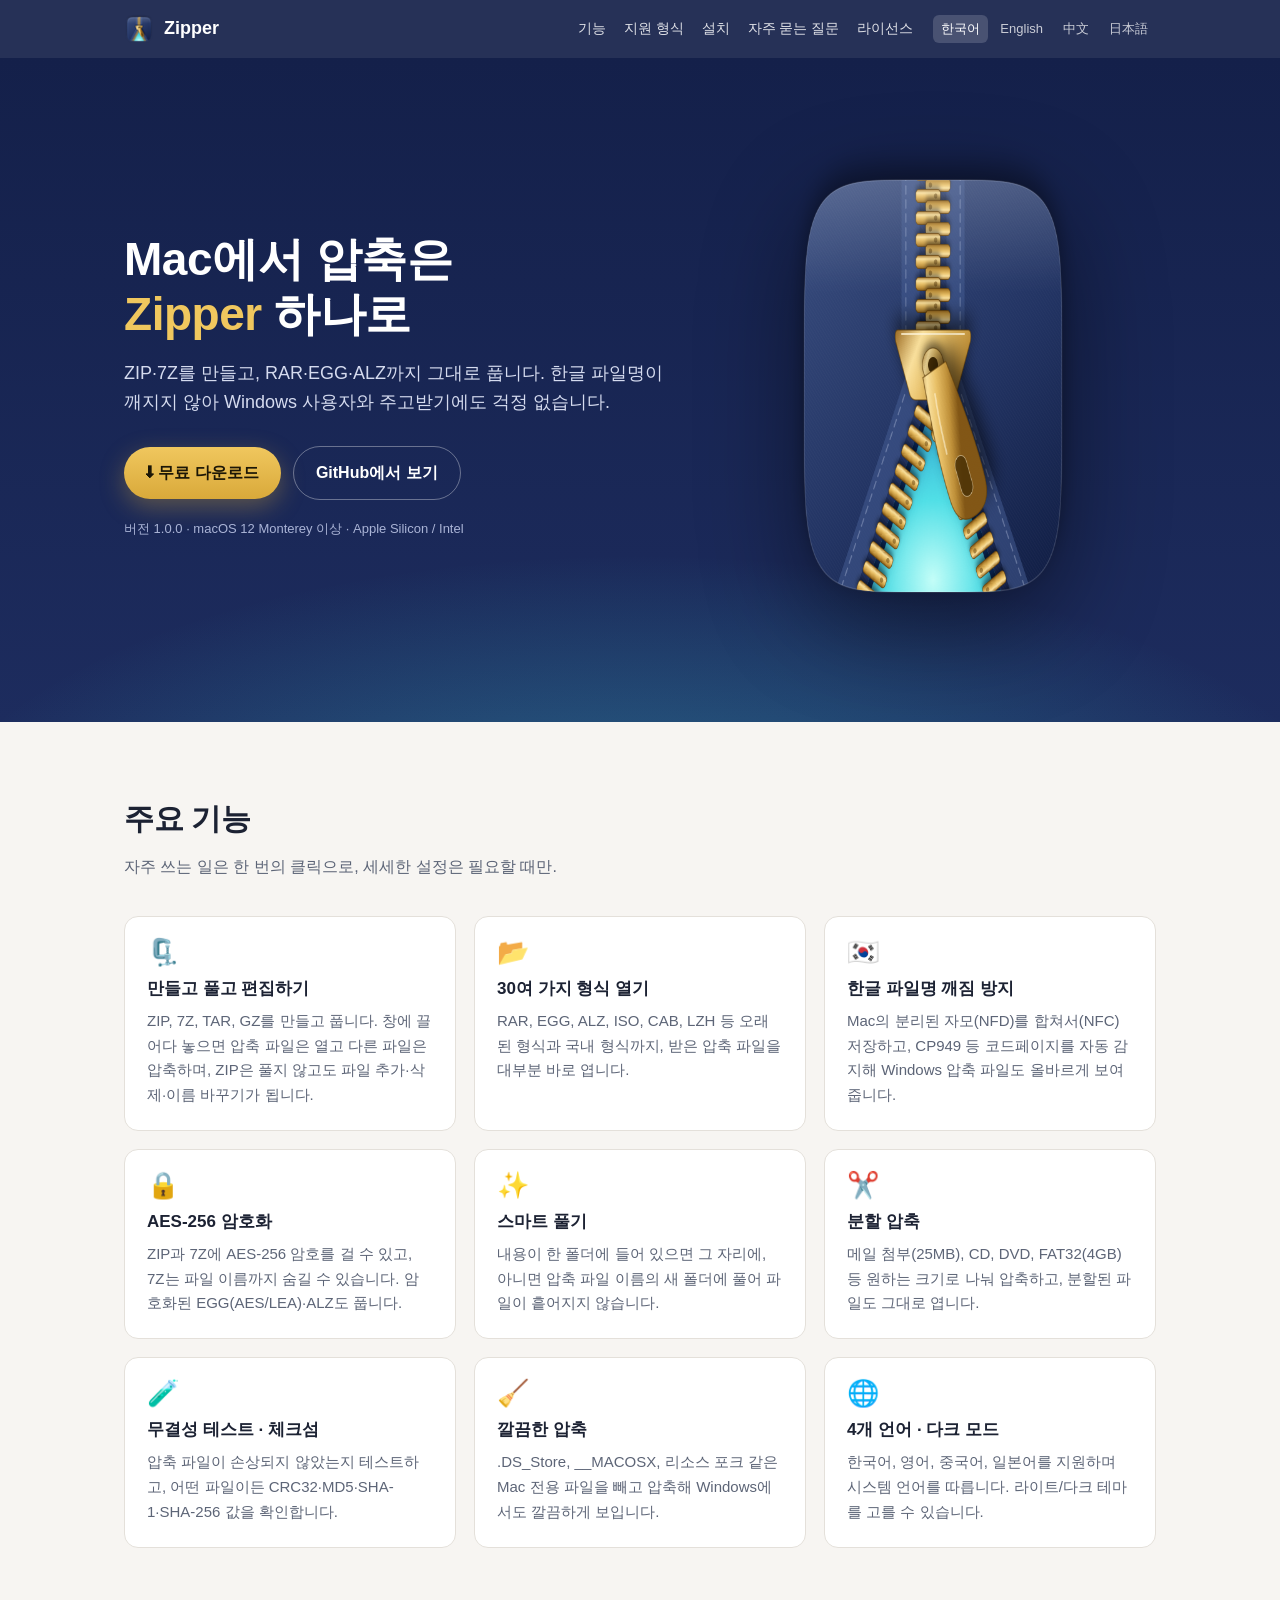
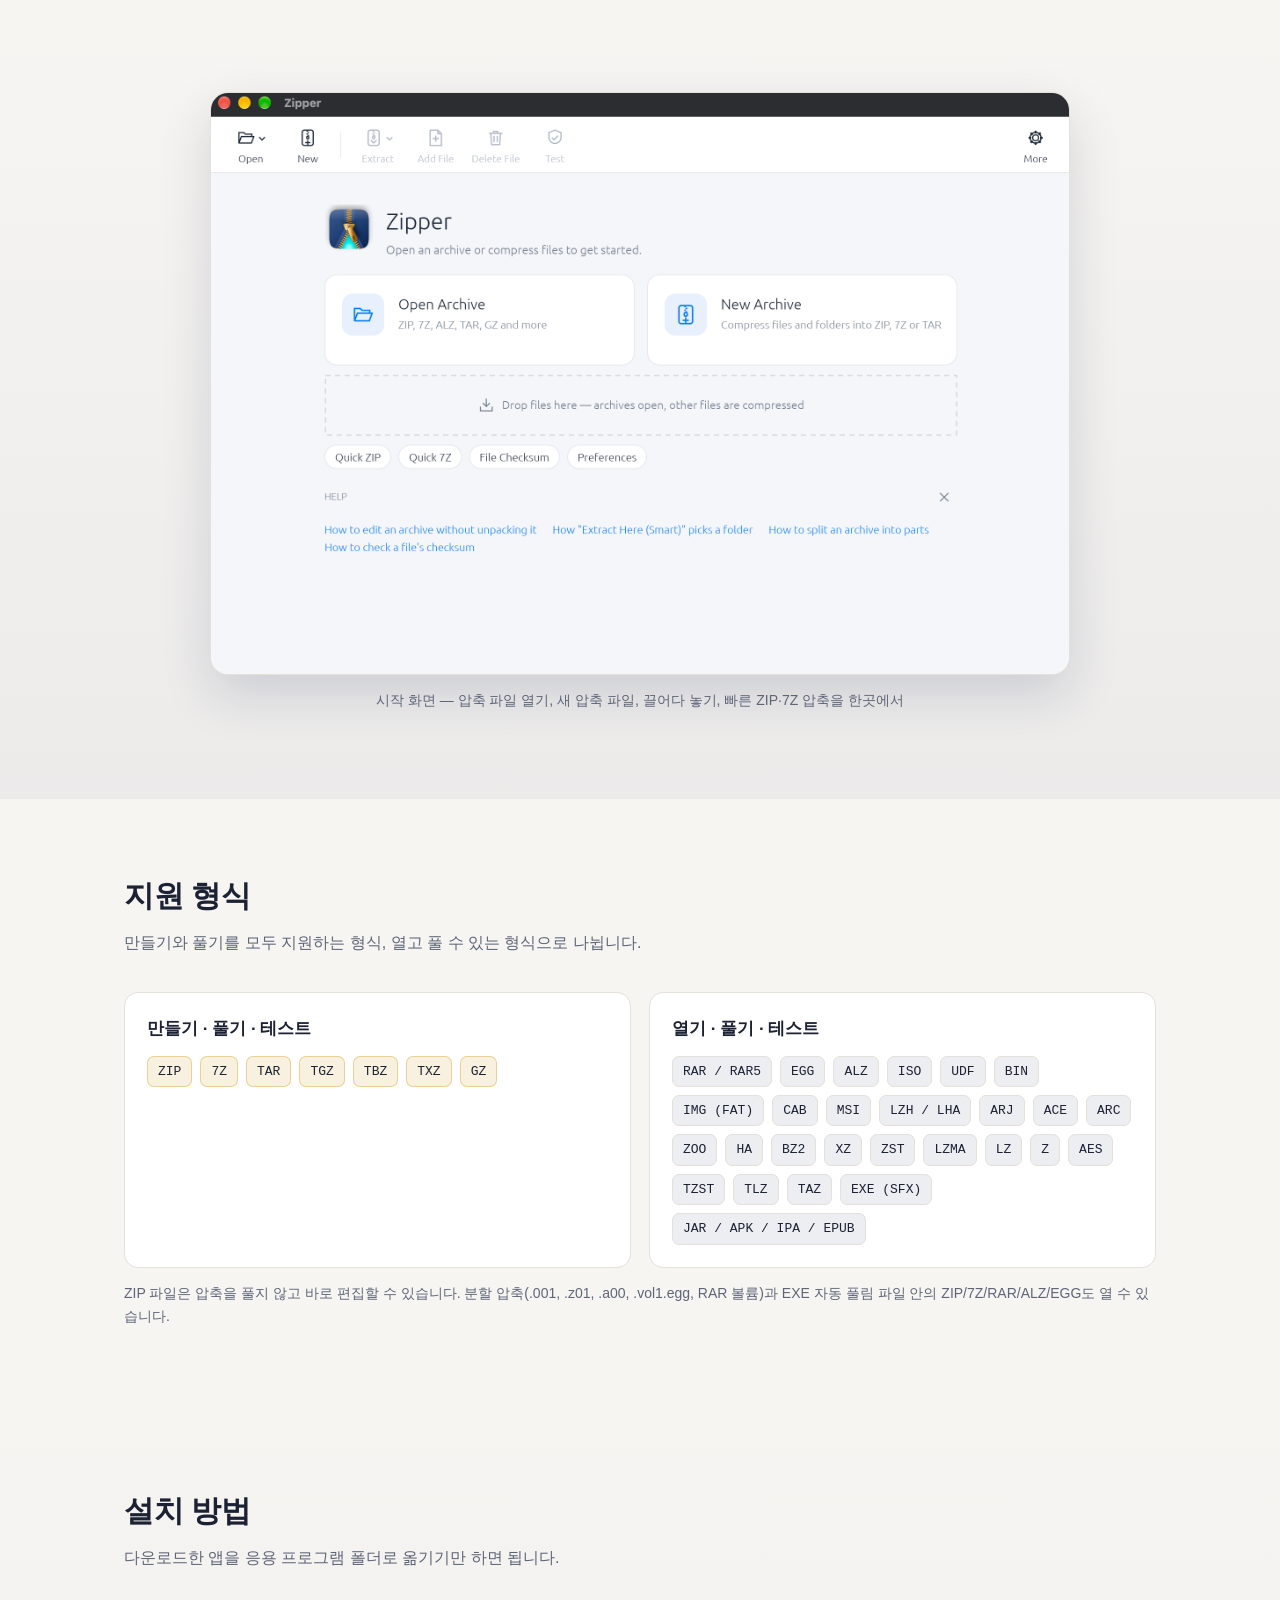
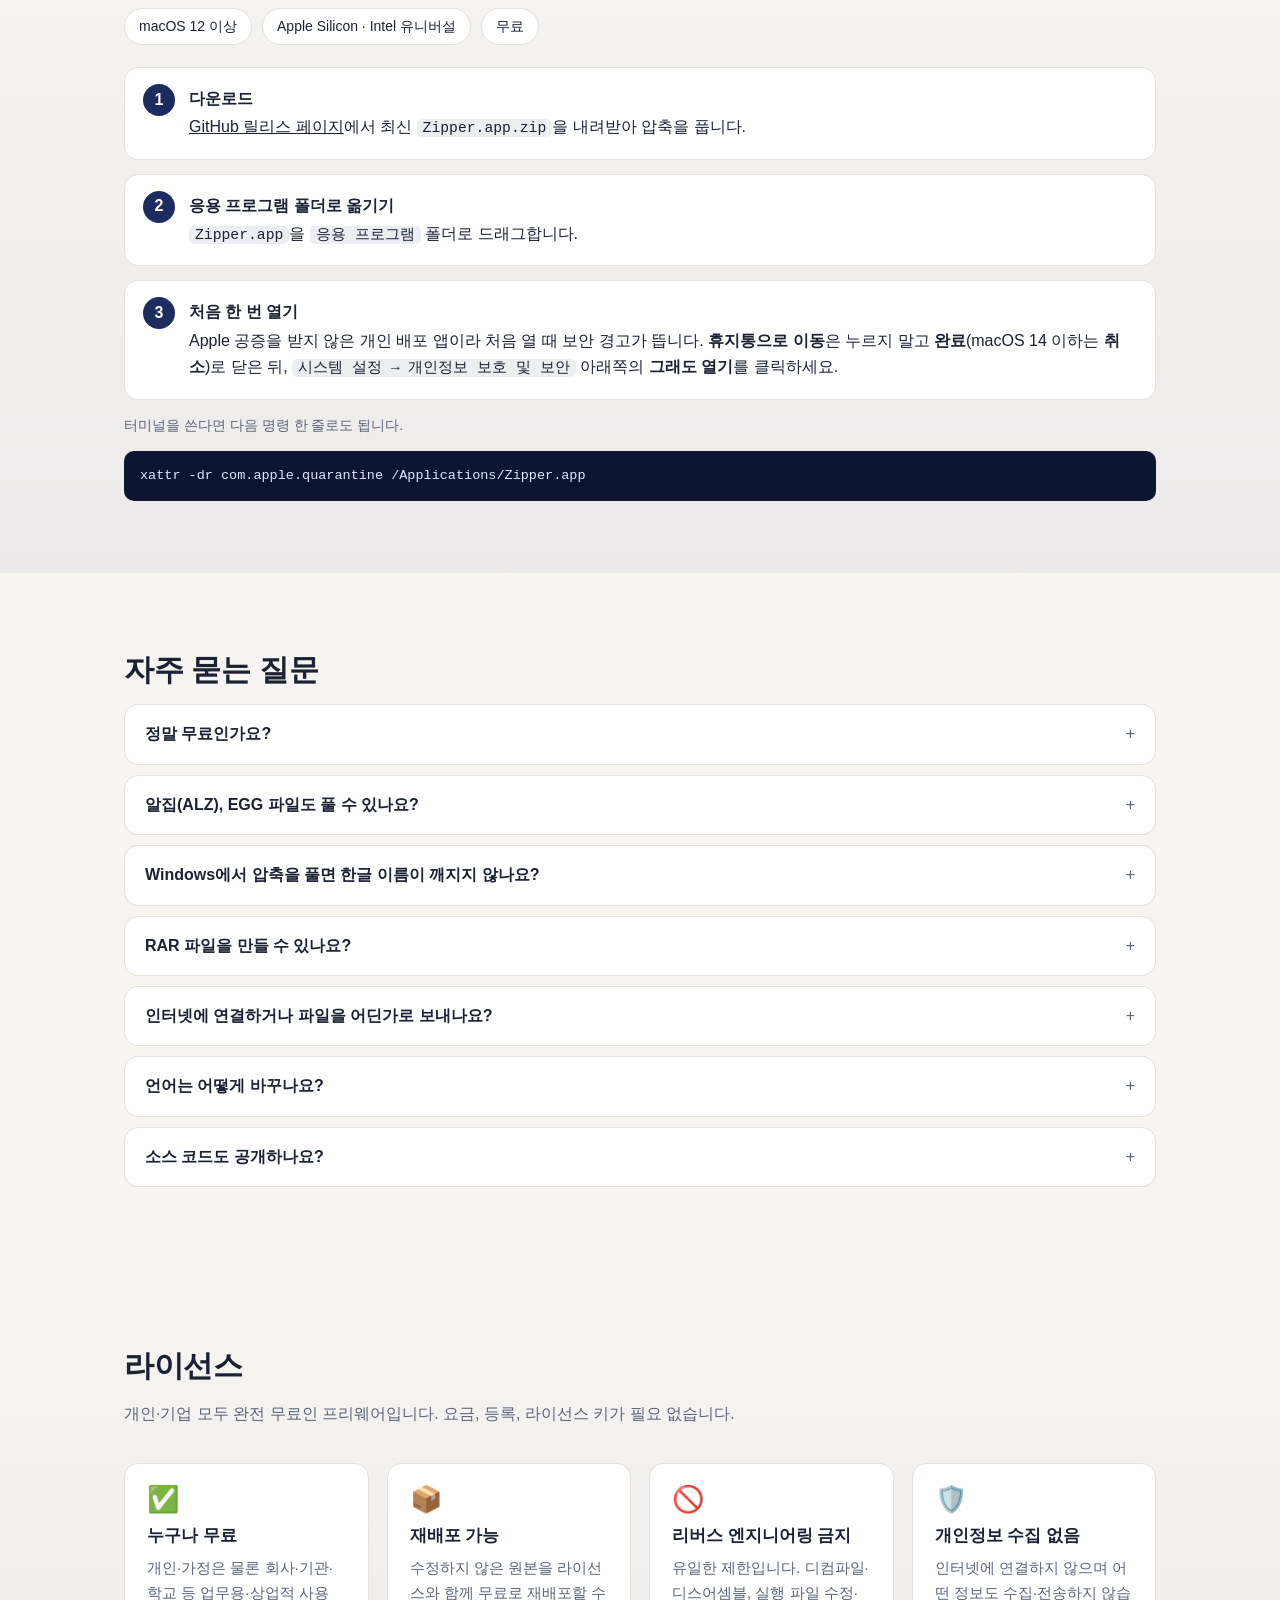
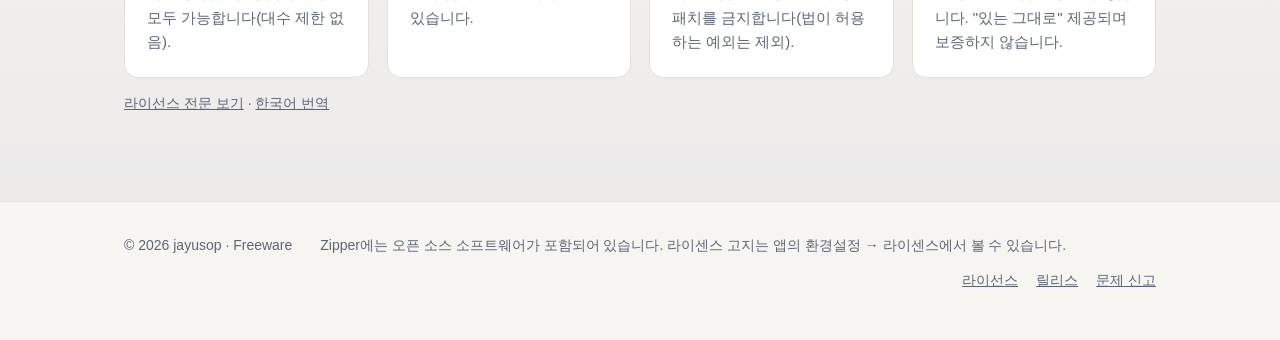
==== commit 7e0a73c5: "Add files via upload" ====
--- a/docs/index.html
+++ b/docs/index.html
@@ -51,13 +51,13 @@
 <section id="features"><div class="wrap">
   <h2>주요 기능</h2>
   <p class="sub">자주 쓰는 일은 한 번의 클릭으로, 세세한 설정은 필요할 때만.</p>
-  <div class="grid"><div class="card"><div class="ico">🗜️</div><h3>만들고 풀고 편집하기</h3><p>ZIP, 7Z, TAR, GZ 압축 파일을 만들고 풉니다. ZIP은 풀지 않고도 파일 추가·삭제·이름 바꾸기가 가능합니다.</p></div><div class="card"><div class="ico">📂</div><h3>30여 가지 형식 열기</h3><p>RAR, EGG, ALZ, ISO, CAB, LZH 등 오래된 형식과 국내 형식까지, 받은 압축 파일을 대부분 바로 엽니다.</p></div><div class="card"><div class="ico">🇰🇷</div><h3>한글 파일명 깨짐 방지</h3><p>Mac의 분리된 자모(NFD)를 합쳐서(NFC) 저장하고, CP949 등 코드페이지를 자동 감지해 Windows 압축 파일도 올바르게 보여줍니다.</p></div><div class="card"><div class="ico">🔒</div><h3>AES-256 암호화</h3><p>ZIP과 7Z에 AES-256 암호를 걸 수 있고, 7Z는 파일 이름까지 숨길 수 있습니다. 암호화된 EGG(AES/LEA)·ALZ도 풉니다.</p></div><div class="card"><div class="ico">✨</div><h3>스마트 풀기</h3><p>내용이 한 폴더에 들어 있으면 그 자리에, 아니면 압축 파일 이름의 새 폴더에 풀어 파일이 흩어지지 않습니다.</p></div><div class="card"><div class="ico">✂️</div><h3>분할 압축</h3><p>메일 첨부(25MB), CD, DVD, FAT32(4GB) 등 원하는 크기로 나눠 압축하고, 분할된 파일도 그대로 엽니다.</p></div><div class="card"><div class="ico">🧪</div><h3>무결성 테스트 · 체크섬</h3><p>압축 파일이 손상되지 않았는지 테스트하고, 어떤 파일이든 CRC32·MD5·SHA-1·SHA-256 값을 확인합니다.</p></div><div class="card"><div class="ico">🧹</div><h3>깔끔한 압축</h3><p>.DS_Store, __MACOSX, 리소스 포크 같은 Mac 전용 파일을 빼고 압축해 Windows에서도 깔끔하게 보입니다.</p></div><div class="card"><div class="ico">🌐</div><h3>4개 언어 · 다크 모드</h3><p>한국어, 영어, 중국어, 일본어를 지원하며 시스템 언어를 따릅니다. 라이트/다크 테마를 고를 수 있습니다.</p></div></div>
+  <div class="grid"><div class="card"><div class="ico">🗜️</div><h3>만들고 풀고 편집하기</h3><p>ZIP, 7Z, TAR, GZ를 만들고 풉니다. 창에 끌어다 놓으면 압축 파일은 열고 다른 파일은 압축하며, ZIP은 풀지 않고도 파일 추가·삭제·이름 바꾸기가 됩니다.</p></div><div class="card"><div class="ico">📂</div><h3>30여 가지 형식 열기</h3><p>RAR, EGG, ALZ, ISO, CAB, LZH 등 오래된 형식과 국내 형식까지, 받은 압축 파일을 대부분 바로 엽니다.</p></div><div class="card"><div class="ico">🇰🇷</div><h3>한글 파일명 깨짐 방지</h3><p>Mac의 분리된 자모(NFD)를 합쳐서(NFC) 저장하고, CP949 등 코드페이지를 자동 감지해 Windows 압축 파일도 올바르게 보여줍니다.</p></div><div class="card"><div class="ico">🔒</div><h3>AES-256 암호화</h3><p>ZIP과 7Z에 AES-256 암호를 걸 수 있고, 7Z는 파일 이름까지 숨길 수 있습니다. 암호화된 EGG(AES/LEA)·ALZ도 풉니다.</p></div><div class="card"><div class="ico">✨</div><h3>스마트 풀기</h3><p>내용이 한 폴더에 들어 있으면 그 자리에, 아니면 압축 파일 이름의 새 폴더에 풀어 파일이 흩어지지 않습니다.</p></div><div class="card"><div class="ico">✂️</div><h3>분할 압축</h3><p>메일 첨부(25MB), CD, DVD, FAT32(4GB) 등 원하는 크기로 나눠 압축하고, 분할된 파일도 그대로 엽니다.</p></div><div class="card"><div class="ico">🧪</div><h3>무결성 테스트 · 체크섬</h3><p>압축 파일이 손상되지 않았는지 테스트하고, 어떤 파일이든 CRC32·MD5·SHA-1·SHA-256 값을 확인합니다.</p></div><div class="card"><div class="ico">🧹</div><h3>깔끔한 압축</h3><p>.DS_Store, __MACOSX, 리소스 포크 같은 Mac 전용 파일을 빼고 압축해 Windows에서도 깔끔하게 보입니다.</p></div><div class="card"><div class="ico">🌐</div><h3>4개 언어 · 다크 모드</h3><p>한국어, 영어, 중국어, 일본어를 지원하며 시스템 언어를 따릅니다. 라이트/다크 테마를 고를 수 있습니다.</p></div></div>
 </div></section>
 
 <section class="alt"><div class="wrap">
-  <figure class="shot" style="margin:0 auto"><div class="bar"><i></i><i></i><i></i></div>
-    <img src="assets/screenshot-start.png" alt="시작 화면 — 압축 파일 열기, 바로 압축하기, 도움말을 한곳에서" width="1402" height="1048" loading="lazy"></figure>
-  <p class="caption">시작 화면 — 압축 파일 열기, 바로 압축하기, 도움말을 한곳에서</p>
+  <figure class="shot" style="margin:0 auto">
+    <img src="assets/screenshot-start.png" alt="시작 화면 — 압축 파일 열기, 새 압축 파일, 끌어다 놓기, 빠른 ZIP·7Z 압축을 한곳에서" width="1952" height="1324" loading="lazy"></figure>
+  <p class="caption">시작 화면 — 압축 파일 열기, 새 압축 파일, 끌어다 놓기, 빠른 ZIP·7Z 압축을 한곳에서</p>
 </div></section>
 
 <section id="formats"><div class="wrap">
@@ -74,7 +74,7 @@
   <h2>설치 방법</h2>
   <p class="sub">다운로드한 앱을 응용 프로그램 폴더로 옮기기만 하면 됩니다.</p>
   <div class="req"><span>macOS 12 이상</span><span>Apple Silicon · Intel 유니버설</span><span>무료</span></div>
-  <ol class="steps"><li><strong>다운로드</strong><a href="https://github.com/jayusop/Zipper/releases/latest">GitHub 릴리스 페이지</a>에서 최신 <code>Zipper.zip</code>을 내려받아 압축을 풉니다.</li><li><strong>응용 프로그램 폴더로 옮기기</strong><code>Zipper.app</code>을 <code>응용 프로그램</code> 폴더로 드래그합니다.</li><li><strong>처음 한 번 열기</strong>Apple 공증을 받지 않은 개인 배포 앱이라 처음 열 때 보안 경고가 뜹니다. <strong>휴지통으로 이동</strong>은 누르지 말고 <strong>완료</strong>(macOS 14 이하는 <strong>취소</strong>)로 닫은 뒤, <code>시스템 설정 → 개인정보 보호 및 보안</code> 아래쪽의 <strong>그래도 열기</strong>를 클릭하세요.</li></ol>
+  <ol class="steps"><li><strong>다운로드</strong><a href="https://github.com/jayusop/Zipper/releases/latest">GitHub 릴리스 페이지</a>에서 최신 <code>Zipper.app.zip</code>을 내려받아 압축을 풉니다.</li><li><strong>응용 프로그램 폴더로 옮기기</strong><code>Zipper.app</code>을 <code>응용 프로그램</code> 폴더로 드래그합니다.</li><li><strong>처음 한 번 열기</strong>Apple 공증을 받지 않은 개인 배포 앱이라 처음 열 때 보안 경고가 뜹니다. <strong>휴지통으로 이동</strong>은 누르지 말고 <strong>완료</strong>(macOS 14 이하는 <strong>취소</strong>)로 닫은 뒤, <code>시스템 설정 → 개인정보 보호 및 보안</code> 아래쪽의 <strong>그래도 열기</strong>를 클릭하세요.</li></ol>
   <p class="note">터미널을 쓴다면 다음 명령 한 줄로도 됩니다.</p>
   <pre>xattr -dr com.apple.quarantine /Applications/Zipper.app</pre>
 </div></section>
